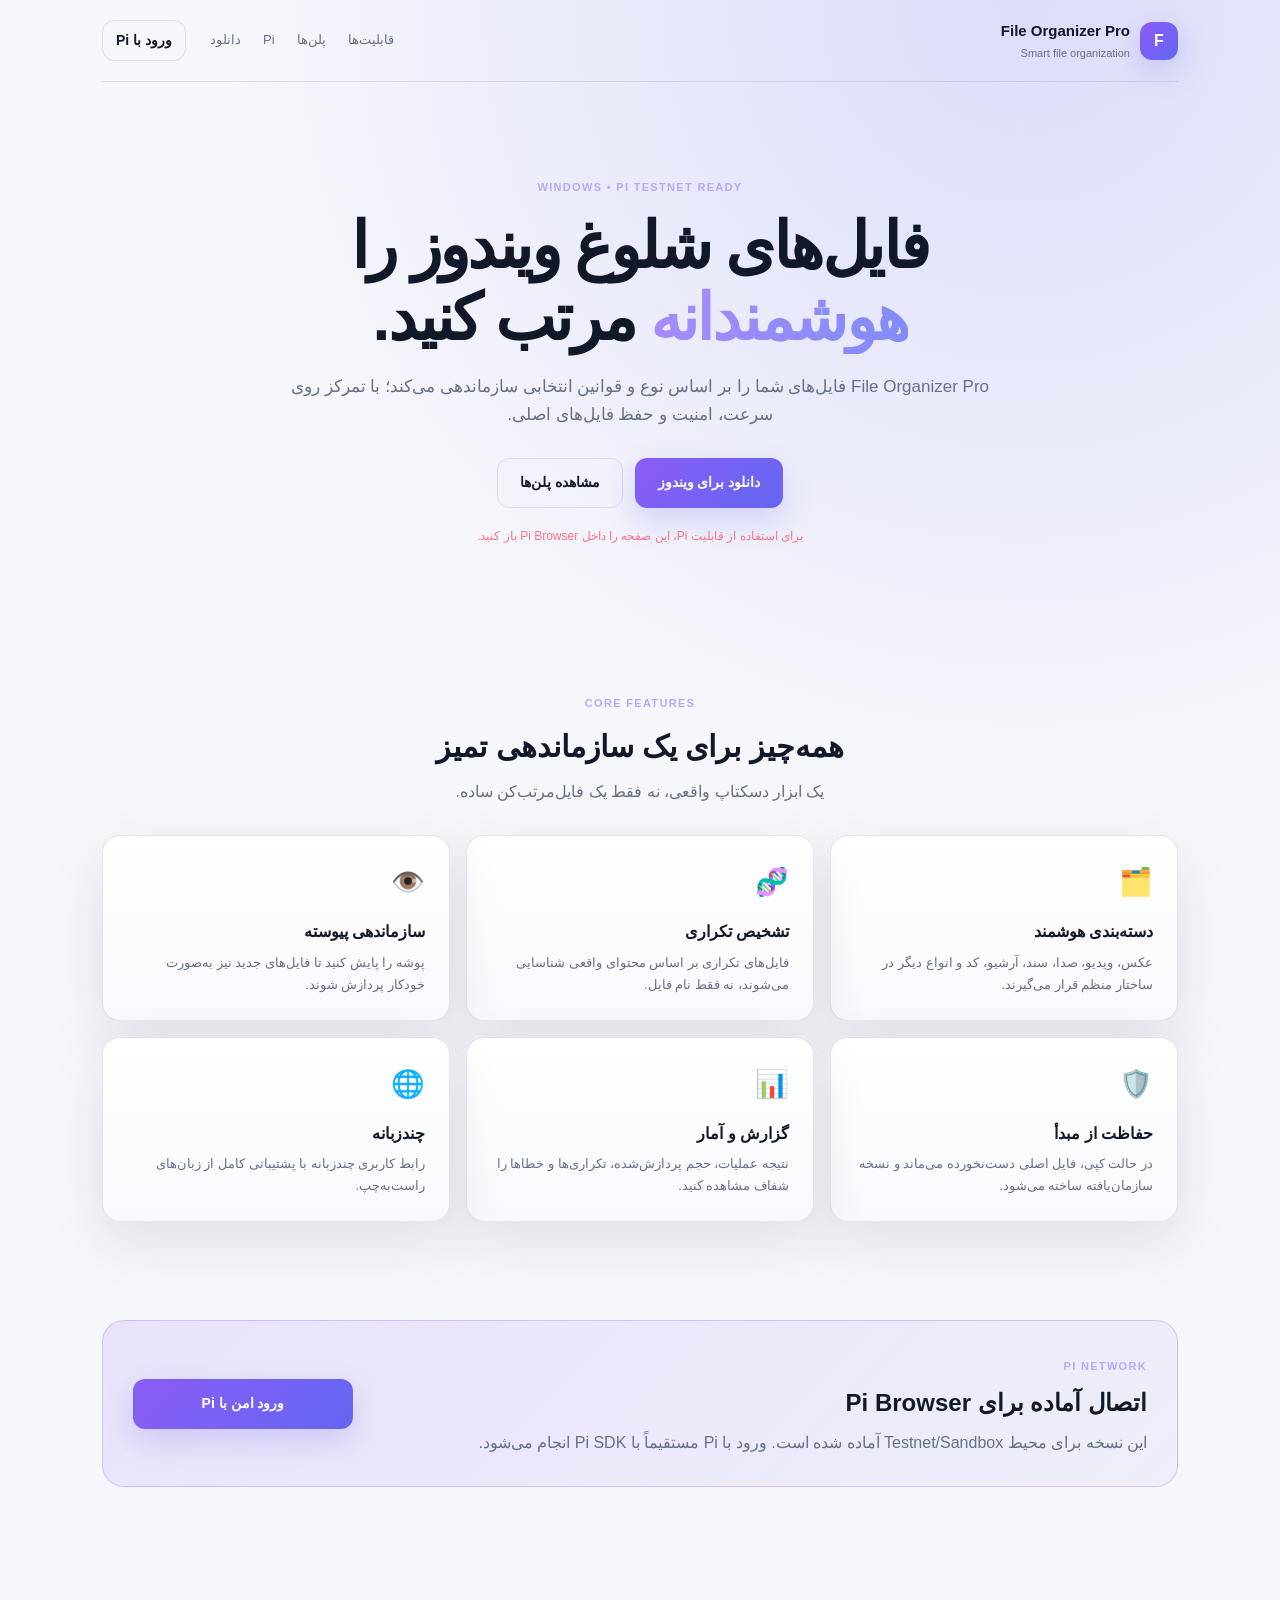
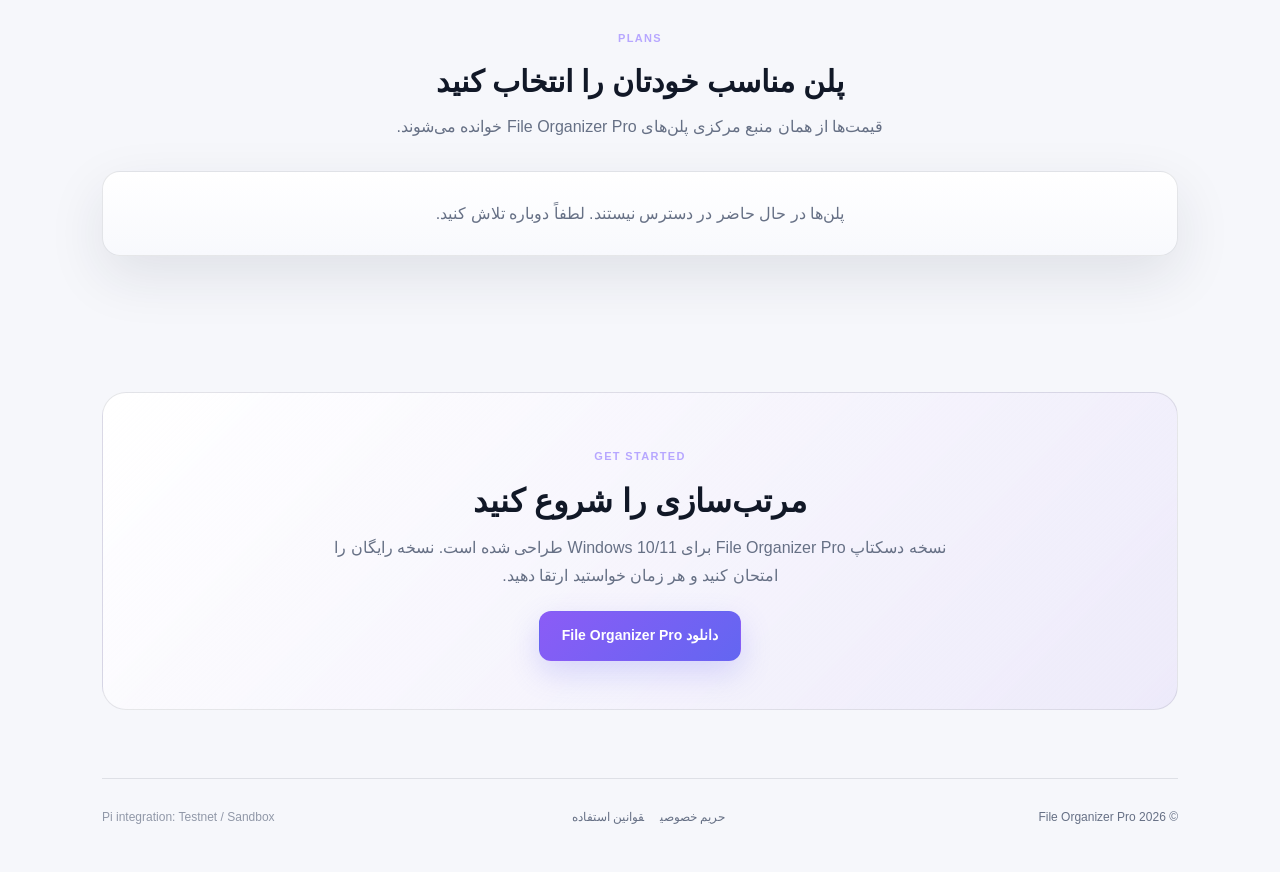
==== web/index.html @ 9bdc3c9e "Add Pi Testnet frontend" ====
<!DOCTYPE html>
<html lang="fa" dir="rtl">
<head>
<meta charset="UTF-8" />
<meta name="viewport" content="width=device-width, initial-scale=1.0" />
<meta name="theme-color" content="#111827" />
<title>File Organizer Pro — سازماندهی هوشمند فایل‌ها</title>
<meta name="description" content="سازماندهی هوشمند فایل‌های ویندوز با کپی امن، تشخیص تکراری و سازماندهی پیوسته." />
<link rel="stylesheet" href="assets/style.css" />
<script src="https://sdk.minepi.com/pi-sdk.js"></script>
<script src="config.js"></script>
</head>
<body>
<div class="page-shell">
  <header class="site-header">
    <a class="brand" href="#" aria-label="File Organizer Pro">
      <span class="brand-mark">F</span>
      <span>
        <strong>File Organizer Pro</strong>
        <small>Smart file organization</small>
      </span>
    </a>
    <nav class="site-nav" aria-label="ناوبری">
      <a href="#features">قابلیت‌ها</a>
      <a href="#pricing">پلن‌ها</a>
      <a href="#pi">Pi</a>
      <a href="#download">دانلود</a>
    </nav>
    <button id="piAuthButton" class="btn btn-outline btn-small" type="button">ورود با Pi</button>
  </header>

  <main>
    <section class="hero">
      <div class="eyebrow">WINDOWS • PI TESTNET READY</div>
      <h1>فایل‌های شلوغ ویندوز را <span>هوشمندانه</span> مرتب کنید.</h1>
      <p>File Organizer Pro فایل‌های شما را بر اساس نوع و قوانین انتخابی سازماندهی می‌کند؛ با تمرکز روی سرعت، امنیت و حفظ فایل‌های اصلی.</p>
      <div class="btn-row">
        <a id="heroDownload" href="#download" class="btn btn-primary">دانلود برای ویندوز</a>
        <a href="#pricing" class="btn btn-outline">مشاهده پلن‌ها</a>
      </div>
      <div id="piStatus" class="pi-status" role="status" aria-live="polite">در حال آماده‌سازی اتصال Pi...</div>
    </section>

    <section id="features" class="section">
      <div class="section-heading">
        <span class="section-kicker">CORE FEATURES</span>
        <h2>همه‌چیز برای یک سازماندهی تمیز</h2>
        <p>یک ابزار دسکتاپ واقعی، نه فقط یک فایل‌مرتب‌کن ساده.</p>
      </div>
      <div class="feature-grid">
        <article class="card feature-card"><div class="icon">🗂️</div><h3>دسته‌بندی هوشمند</h3><p>عکس، ویدیو، صدا، سند، آرشیو، کد و انواع دیگر در ساختار منظم قرار می‌گیرند.</p></article>
        <article class="card feature-card"><div class="icon">🧬</div><h3>تشخیص تکراری</h3><p>فایل‌های تکراری بر اساس محتوای واقعی شناسایی می‌شوند، نه فقط نام فایل.</p></article>
        <article class="card feature-card"><div class="icon">👁️</div><h3>سازماندهی پیوسته</h3><p>پوشه را پایش کنید تا فایل‌های جدید نیز به‌صورت خودکار پردازش شوند.</p></article>
        <article class="card feature-card"><div class="icon">🛡️</div><h3>حفاظت از مبدأ</h3><p>در حالت کپی، فایل اصلی دست‌نخورده می‌ماند و نسخه سازمان‌یافته ساخته می‌شود.</p></article>
        <article class="card feature-card"><div class="icon">📊</div><h3>گزارش و آمار</h3><p>نتیجه عملیات، حجم پردازش‌شده، تکراری‌ها و خطاها را شفاف مشاهده کنید.</p></article>
        <article class="card feature-card"><div class="icon">🌐</div><h3>چندزبانه</h3><p>رابط کاربری چندزبانه با پشتیبانی کامل از زبان‌های راست‌به‌چپ.</p></article>
      </div>
    </section>

    <section id="pi" class="section pi-section">
      <div class="pi-panel">
        <div>
          <span class="section-kicker">PI NETWORK</span>
          <h2>اتصال آماده برای Pi Browser</h2>
          <p id="piDescription">این نسخه برای محیط Testnet/Sandbox آماده شده است. ورود با Pi مستقیماً با Pi SDK انجام می‌شود.</p>
        </div>
        <div class="pi-actions">
          <div id="piUser" class="pi-user hidden"></div>
          <button id="piAuthButtonSecondary" class="btn btn-primary" type="button">ورود امن با Pi</button>
        </div>
      </div>
    </section>

    <section id="pricing" class="section">
      <div class="section-heading">
        <span class="section-kicker">PLANS</span>
        <h2>پلن مناسب خودتان را انتخاب کنید</h2>
        <p>قیمت‌ها از همان منبع مرکزی پلن‌های File Organizer Pro خوانده می‌شوند.</p>
      </div>
      <div class="plan-grid" id="pricingGrid">
        <div class="card loading-card">در حال دریافت پلن‌ها...</div>
      </div>
    </section>

    <section id="download" class="section download-section">
      <div class="download-card">
        <span class="section-kicker">GET STARTED</span>
        <h2>مرتب‌سازی را شروع کنید</h2>
        <p>نسخه دسکتاپ File Organizer Pro برای Windows 10/11 طراحی شده است. نسخه رایگان را امتحان کنید و هر زمان خواستید ارتقا دهید.</p>
        <a id="downloadButton" href="#" class="btn btn-primary">دانلود File Organizer Pro</a>
      </div>
    </section>
  </main>

  <footer>
    <div>© <span id="year"></span> File Organizer Pro</div>
    <div><a href="privacy.html">حریم خصوصی</a><a href="terms.html">قوانین استفاده</a></div>
    <div class="footer-note">Pi integration: Testnet / Sandbox</div>
  </footer>
</div>
<script src="app.js"></script>
</body>
</html>
---- web/assets/style.css ----
:root {
  --bg: #0b1020;
  --surface: #121a2b;
  --surface-2: #182238;
  --text: #f8fafc;
  --muted: #aeb8ca;
  --border: rgba(255,255,255,.10);
  --accent: #8b5cf6;
  --accent-2: #6366f1;
  --good: #34d399;
  --bad: #fb7185;
  --shadow: 0 24px 70px rgba(0,0,0,.25);
}
@media (prefers-color-scheme: light) {
  :root { --bg:#f6f7fb; --surface:#fff; --surface-2:#f8f9fd; --text:#111827; --muted:#667085; --border:rgba(17,24,39,.10); --shadow:0 20px 55px rgba(31,41,55,.10); }
}
* { box-sizing:border-box; }
html { scroll-behavior:smooth; }
body { margin:0; font-family:"Segoe UI",Tahoma,Arial,sans-serif; background:radial-gradient(circle at 80% 0%,rgba(99,102,241,.18),transparent 30%),var(--bg); color:var(--text); line-height:1.7; }
a { color:inherit; text-decoration:none; }
button,a { font:inherit; }
button { cursor:pointer; }
.page-shell { max-width:1120px; margin:auto; padding:0 22px; }
.site-header { min-height:82px; display:flex; align-items:center; gap:24px; border-bottom:1px solid var(--border); }
.brand { display:flex; align-items:center; gap:10px; margin-inline-end:auto; }
.brand-mark { width:38px; height:38px; border-radius:12px; display:grid; place-items:center; font-weight:900; color:#fff; background:linear-gradient(135deg,var(--accent),var(--accent-2)); box-shadow:0 10px 30px rgba(99,102,241,.25); }
.brand strong,.brand small { display:block; }
.brand strong { font-size:15px; }
.brand small { color:var(--muted); font-size:11px; }
.site-nav { display:flex; gap:22px; color:var(--muted); font-size:13px; }
.site-nav a:hover { color:var(--text); }
.hero { text-align:center; padding:90px 0 70px; }
.eyebrow,.section-kicker { display:inline-block; color:#b7a7ff; font-size:11px; font-weight:800; letter-spacing:.12em; }
.hero h1 { max-width:850px; margin:12px auto 18px; font-size:clamp(36px,6vw,64px); line-height:1.12; letter-spacing:-.04em; }
.hero h1 span { background:linear-gradient(90deg,#a78bfa,#818cf8); -webkit-background-clip:text; background-clip:text; color:transparent; }
.hero p { max-width:700px; margin:0 auto 28px; color:var(--muted); font-size:17px; }
.btn-row { display:flex; justify-content:center; gap:12px; flex-wrap:wrap; }
.btn { border:1px solid transparent; border-radius:12px; padding:12px 22px; font-weight:750; font-size:14px; transition:.18s ease; display:inline-flex; justify-content:center; align-items:center; }
.btn:hover { transform:translateY(-1px); }
.btn:disabled { opacity:.55; cursor:not-allowed; transform:none; }
.btn-primary { color:#fff; background:linear-gradient(135deg,var(--accent),var(--accent-2)); box-shadow:0 12px 30px rgba(99,102,241,.22); }
.btn-outline { color:var(--text); background:transparent; border-color:var(--border); }
.btn-small { padding:8px 13px; }
.btn.connected { border-color:rgba(52,211,153,.35); color:var(--good); }
.pi-status { min-height:24px; margin-top:18px; color:var(--good); font-size:12px; }
.pi-status.error { color:var(--bad); }
.section { padding:68px 0; }
.section-heading { text-align:center; margin-bottom:30px; }
.section-heading h2 { margin:6px 0; font-size:30px; }
.section-heading p { color:var(--muted); margin:0; }
.feature-grid,.plan-grid { display:grid; grid-template-columns:repeat(3,1fr); gap:16px; }
.card { background:linear-gradient(180deg,var(--surface),var(--surface-2)); border:1px solid var(--border); border-radius:18px; box-shadow:var(--shadow); }
.feature-card { padding:24px; }
.feature-card .icon { font-size:27px; margin-bottom:12px; }
.feature-card h3 { margin:0 0 6px; font-size:16px; }
.feature-card p { margin:0; color:var(--muted); font-size:13px; }
.pi-section { padding-top:30px; }
.pi-panel { display:flex; justify-content:space-between; align-items:center; gap:24px; padding:30px; border:1px solid rgba(139,92,246,.30); border-radius:22px; background:linear-gradient(135deg,rgba(139,92,246,.13),rgba(99,102,241,.05)); }
.pi-panel h2 { margin:5px 0; }
.pi-panel p { color:var(--muted); margin:0; }
.pi-actions { min-width:220px; display:grid; gap:10px; text-align:center; }
.pi-user { padding:8px 12px; border-radius:10px; background:rgba(52,211,153,.10); color:var(--good); font-size:12px; }
.hidden { display:none; }
.plan-card { position:relative; text-align:center; padding:26px 20px; }
.plan-card .badge { position:absolute; top:-10px; inset-inline-start:50%; transform:translateX(50%); background:var(--accent); color:#fff; border-radius:999px; padding:3px 10px; font-size:10px; }
.plan-card h3 { margin:4px 0 12px; font-size:18px; }
.plan-price { font-size:34px; font-weight:900; }
.plan-price small { font-size:12px; color:var(--muted); font-weight:500; }
.plan-limit { color:var(--muted); font-size:12px; margin:8px 0 0; }
.loading-card { grid-column:1/-1; padding:28px; text-align:center; color:var(--muted); }
.download-card { text-align:center; padding:48px 24px; border-radius:24px; border:1px solid var(--border); background:linear-gradient(135deg,var(--surface),rgba(139,92,246,.08)); }
.download-card h2 { font-size:32px; margin:6px 0; }
.download-card p { max-width:650px; margin:0 auto 22px; color:var(--muted); }
footer { padding:28px 0 45px; border-top:1px solid var(--border); display:flex; justify-content:space-between; gap:16px; flex-wrap:wrap; color:var(--muted); font-size:12px; }
footer a { margin-inline-start:16px; }
.footer-note { opacity:.7; }
@media (max-width:800px) {
  .site-nav { display:none; }
  .feature-grid,.plan-grid { grid-template-columns:1fr 1fr; }
  .pi-panel { flex-direction:column; align-items:stretch; }
  .pi-actions { width:100%; }
}
@media (max-width:520px) {
  .page-shell { padding:0 14px; }
  .hero { padding:62px 0 45px; }
  .hero h1 { font-size:38px; }
  .feature-grid,.plan-grid { grid-template-columns:1fr; }
  .site-header { gap:10px; }
  .brand small { display:none; }
  .btn-small { font-size:11px; padding:7px 10px; }
  footer { flex-direction:column; }
}
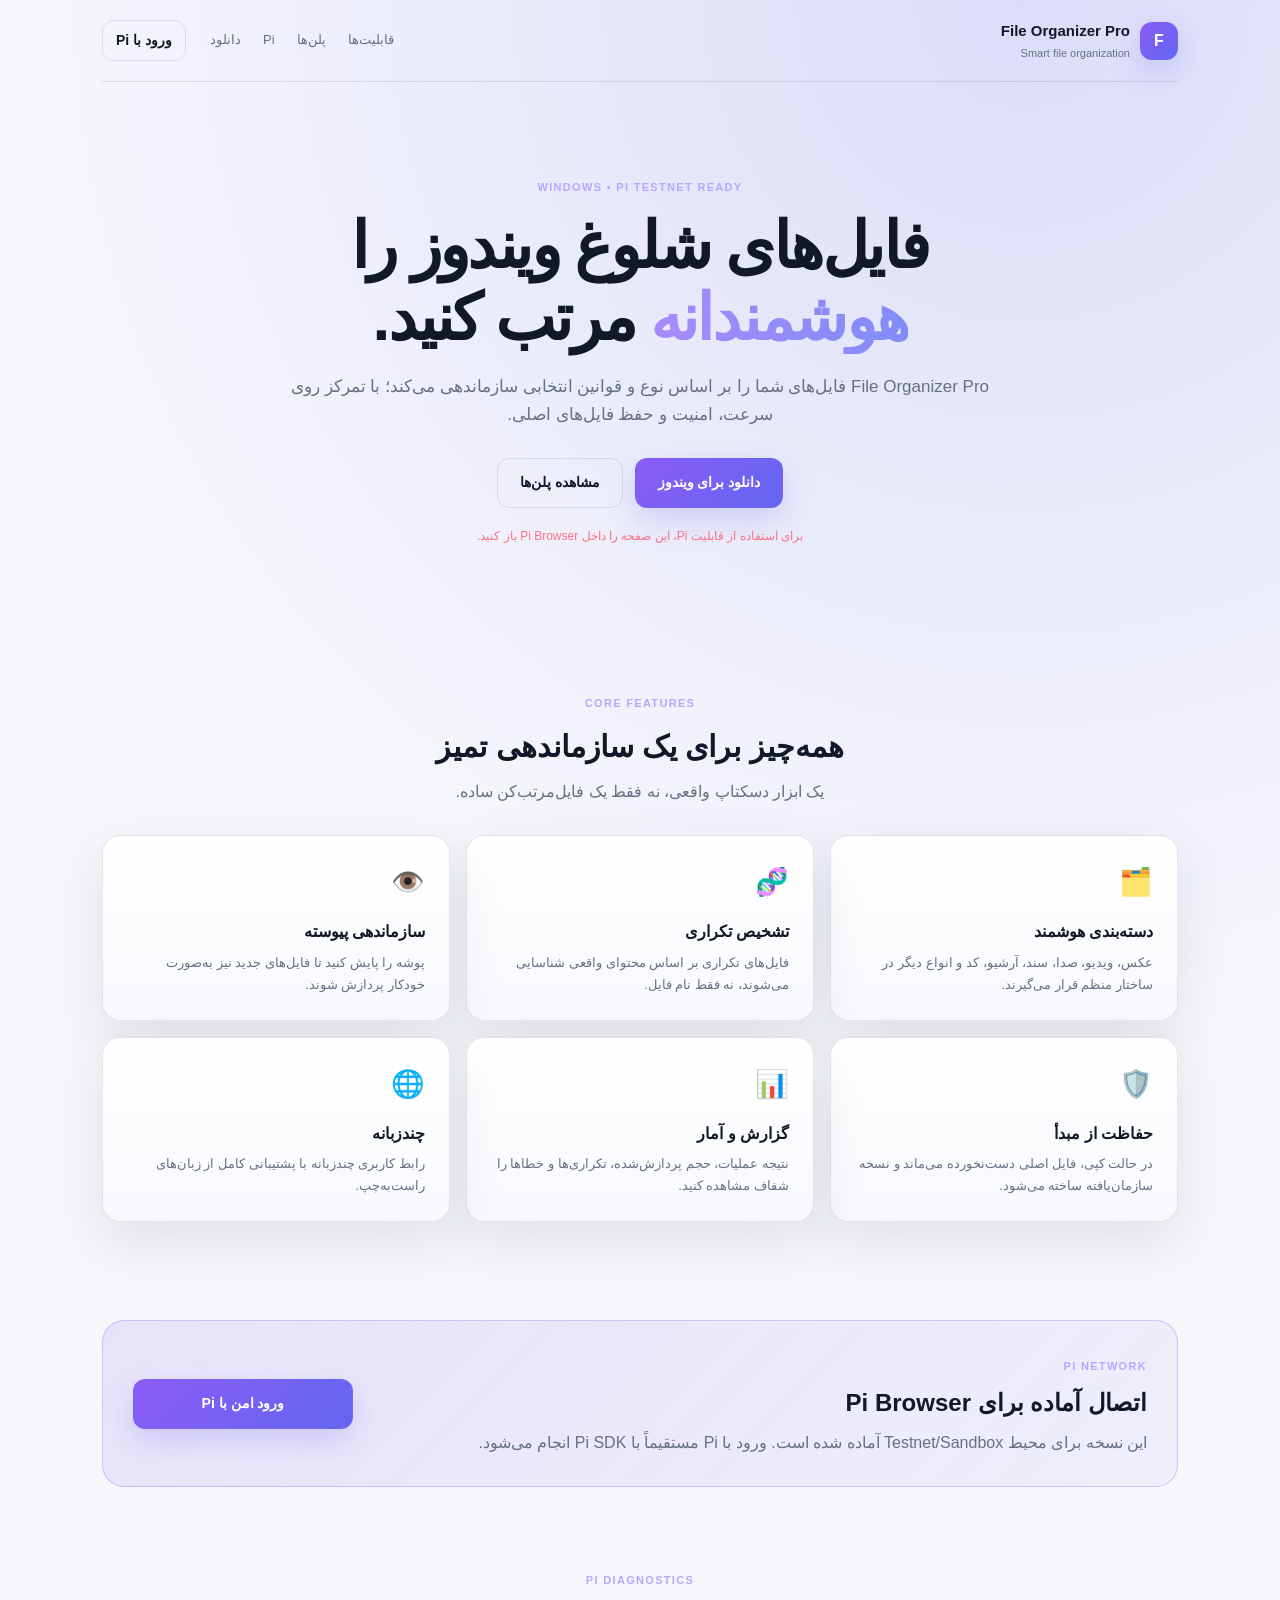
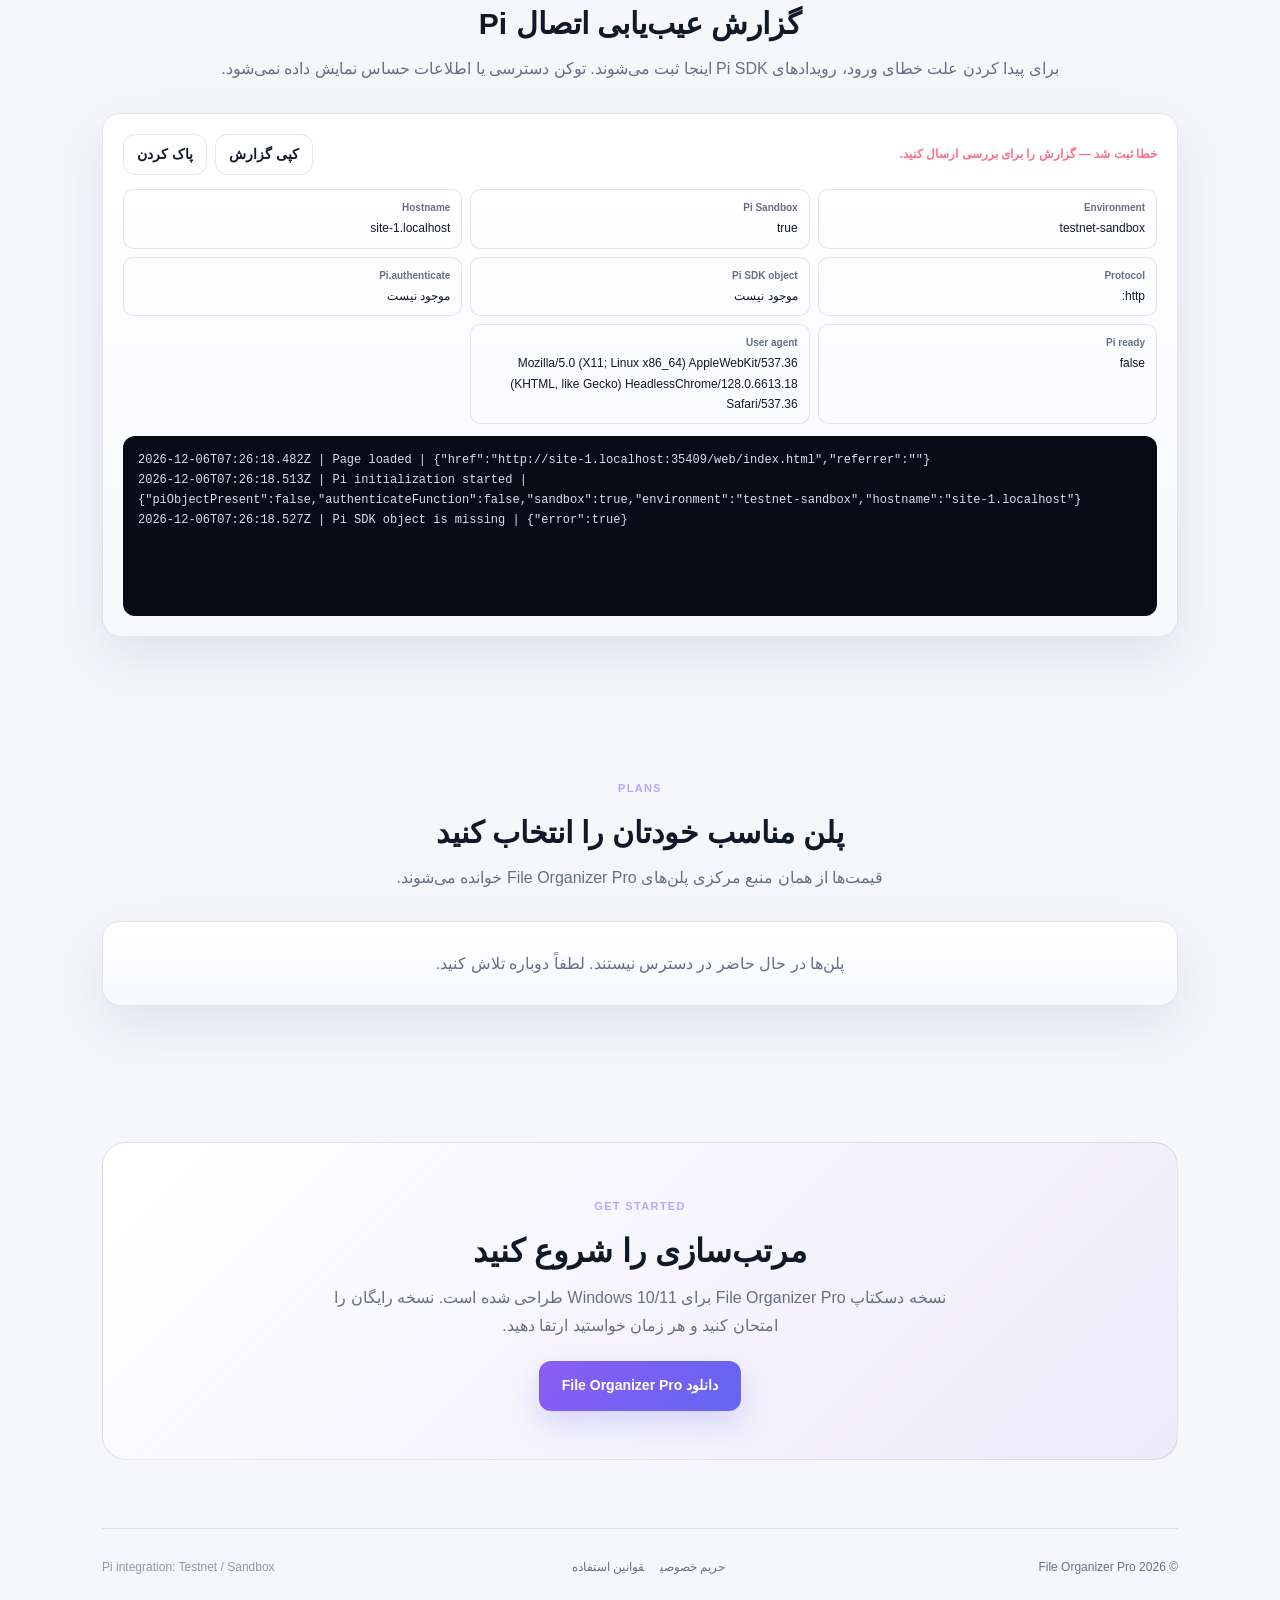
==== commit 66e89e93: "Add Pi authentication diagnostics" ====
--- a/web/index.html
+++ b/web/index.html
@@ -71,6 +71,25 @@
       </div>
     </section>
 
+    <section id="piDebug" class="section pi-debug-section">
+      <div class="section-heading">
+        <span class="section-kicker">PI DIAGNOSTICS</span>
+        <h2>گزارش عیب‌یابی اتصال Pi</h2>
+        <p>برای پیدا کردن علت خطای ورود، رویدادهای Pi SDK اینجا ثبت می‌شوند. توکن دسترسی یا اطلاعات حساس نمایش داده نمی‌شود.</p>
+      </div>
+      <div class="pi-debug-card card">
+        <div class="pi-debug-toolbar">
+          <span id="piDebugState" class="pi-debug-state">در حال جمع‌آوری اطلاعات...</span>
+          <div class="pi-debug-actions">
+            <button id="piDebugCopy" class="btn btn-outline btn-small" type="button">کپی گزارش</button>
+            <button id="piDebugClear" class="btn btn-outline btn-small" type="button">پاک کردن</button>
+          </div>
+        </div>
+        <div id="piDebugMeta" class="pi-debug-meta"></div>
+        <pre id="piDebugLog" class="pi-debug-log" aria-live="polite"></pre>
+      </div>
+    </section>
+
     <section id="pricing" class="section">
       <div class="section-heading">
         <span class="section-kicker">PLANS</span>
--- a/web/assets/style.css
+++ b/web/assets/style.css
@@ -61,6 +61,18 @@
 .pi-actions { min-width:220px; display:grid; gap:10px; text-align:center; }
 .pi-user { padding:8px 12px; border-radius:10px; background:rgba(52,211,153,.10); color:var(--good); font-size:12px; }
 .hidden { display:none; }
+.pi-debug-section { padding-top:10px; }
+.pi-debug-card { padding:20px; }
+.pi-debug-toolbar { display:flex; align-items:center; justify-content:space-between; gap:14px; flex-wrap:wrap; margin-bottom:14px; }
+.pi-debug-state { color:var(--good); font-size:12px; font-weight:750; }
+.pi-debug-state.error { color:var(--bad); }
+.pi-debug-actions { display:flex; gap:8px; flex-wrap:wrap; }
+.pi-debug-meta { display:grid; grid-template-columns:repeat(3,minmax(0,1fr)); gap:8px; margin-bottom:12px; }
+.pi-debug-meta-item { padding:9px 11px; border:1px solid var(--border); border-radius:10px; background:rgba(255,255,255,.025); }
+.pi-debug-meta-item strong,.pi-debug-meta-item span { display:block; }
+.pi-debug-meta-item strong { color:var(--muted); font-size:10px; margin-bottom:2px; }
+.pi-debug-meta-item span { font-size:12px; overflow-wrap:anywhere; }
+.pi-debug-log { margin:0; min-height:180px; max-height:360px; overflow:auto; padding:14px; border-radius:12px; background:#070b15; border:1px solid var(--border); color:#d7def0; direction:ltr; text-align:left; white-space:pre-wrap; word-break:break-word; font:12px/1.65 Consolas,"Courier New",monospace; }
 .plan-card { position:relative; text-align:center; padding:26px 20px; }
 .plan-card .badge { position:absolute; top:-10px; inset-inline-start:50%; transform:translateX(50%); background:var(--accent); color:#fff; border-radius:999px; padding:3px 10px; font-size:10px; }
 .plan-card h3 { margin:4px 0 12px; font-size:18px; }
@@ -79,6 +91,7 @@
   .feature-grid,.plan-grid { grid-template-columns:1fr 1fr; }
   .pi-panel { flex-direction:column; align-items:stretch; }
   .pi-actions { width:100%; }
+  .pi-debug-meta { grid-template-columns:1fr 1fr; }
 }
 @media (max-width:520px) {
   .page-shell { padding:0 14px; }
@@ -89,4 +102,5 @@
   .brand small { display:none; }
   .btn-small { font-size:11px; padding:7px 10px; }
   footer { flex-direction:column; }
+  .pi-debug-meta { grid-template-columns:1fr; }
 }
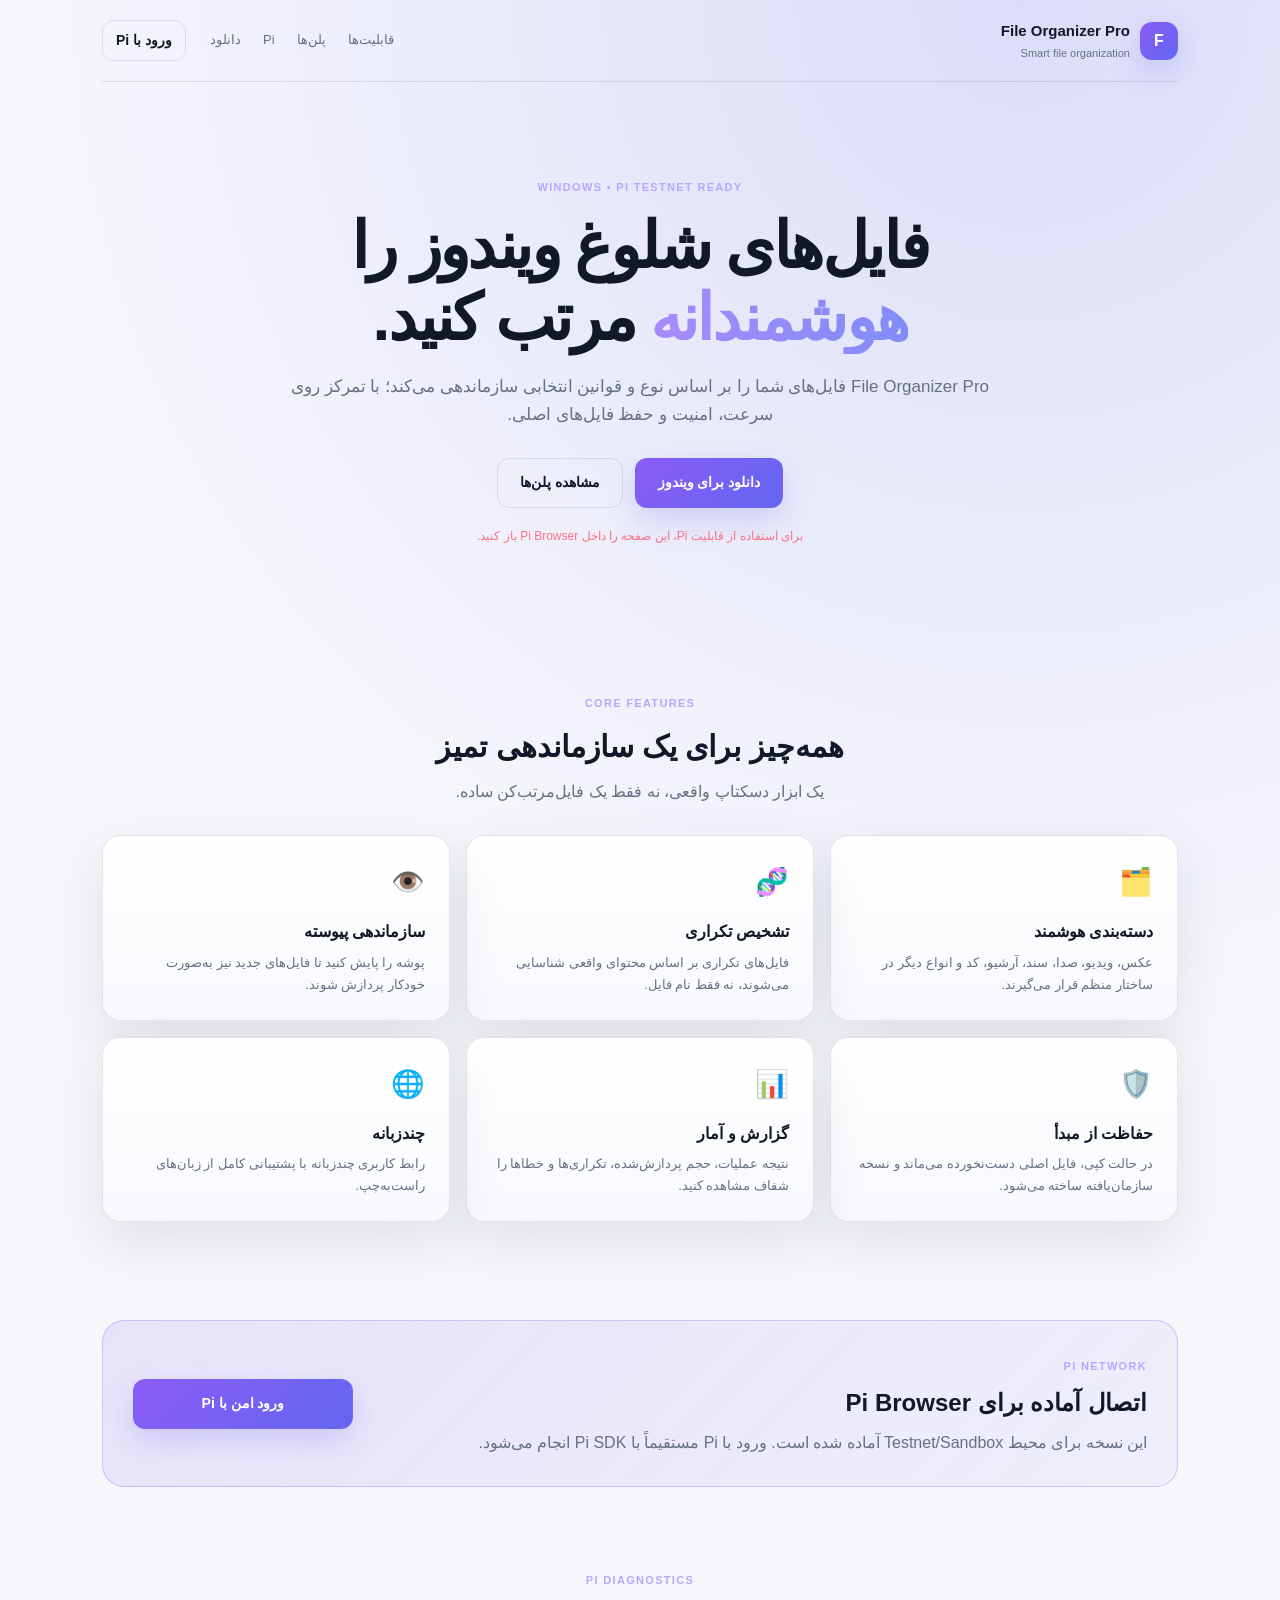
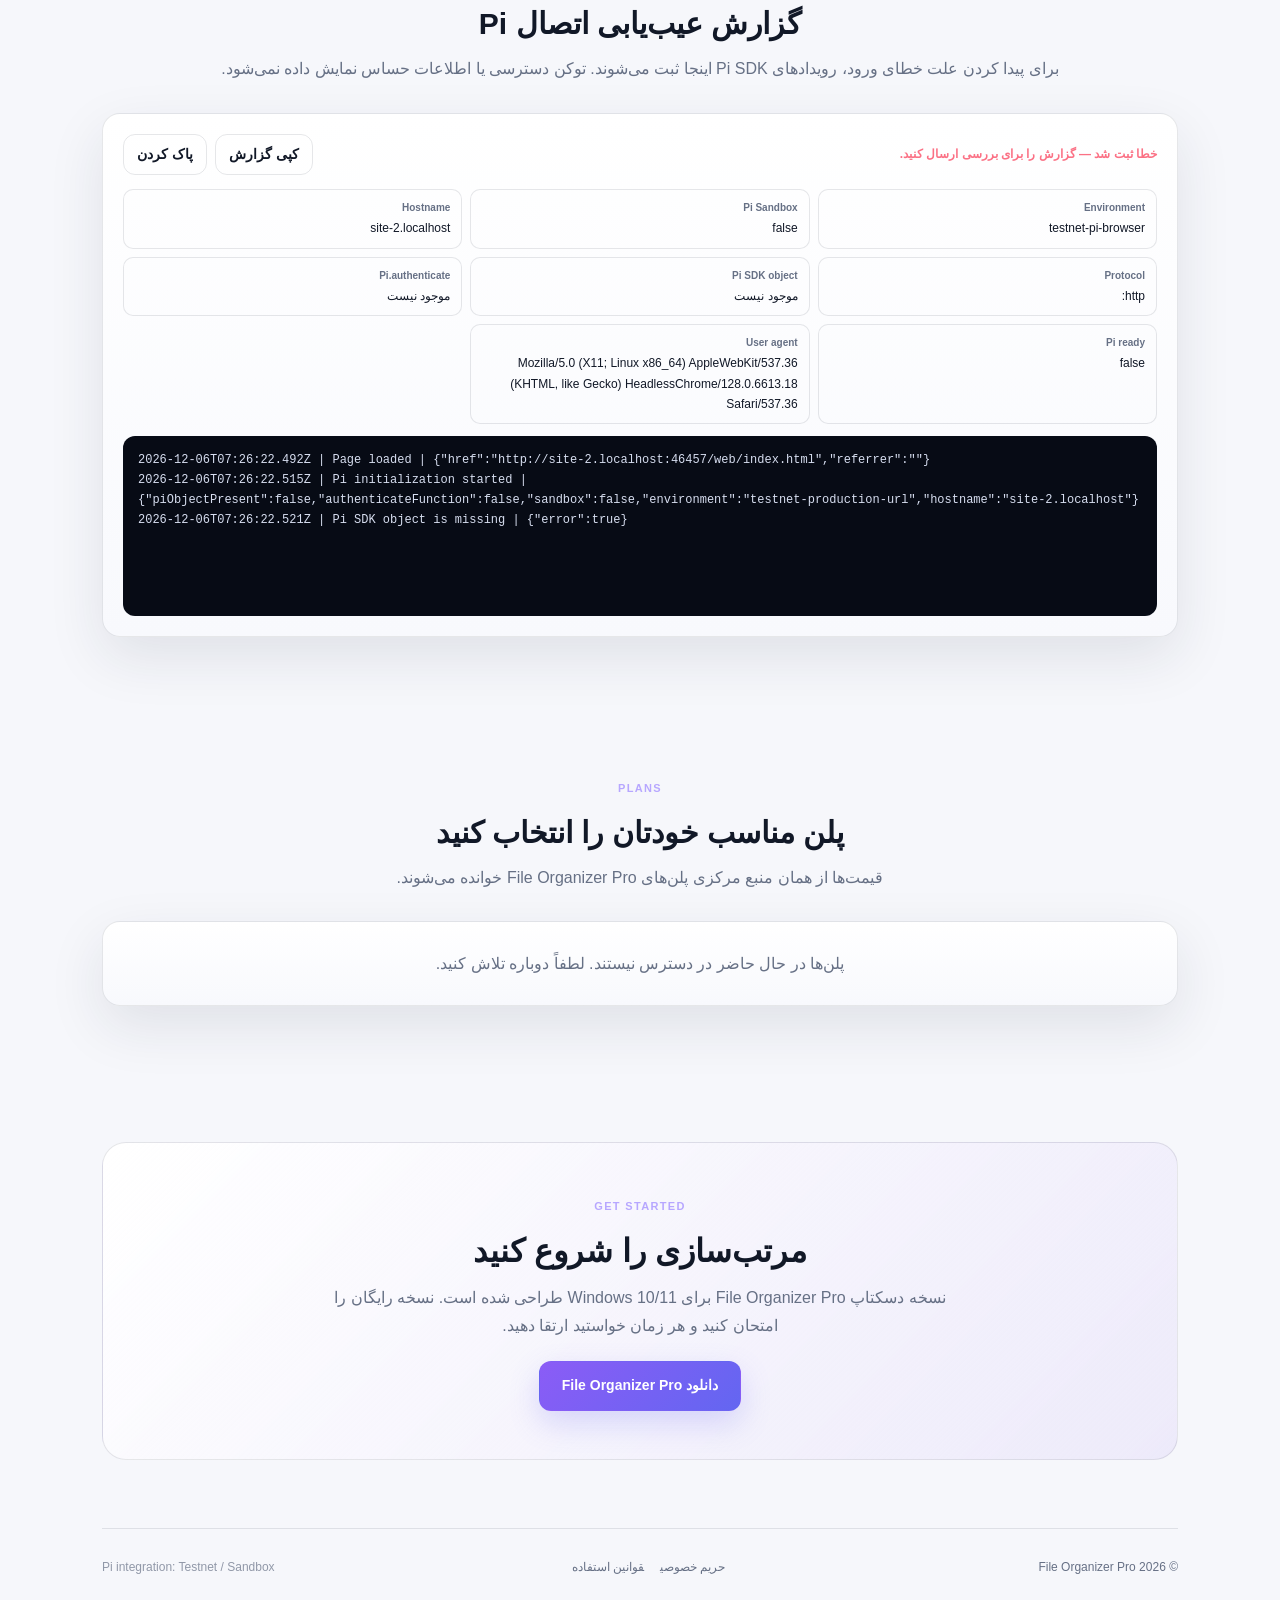
==== commit 86dedb2b: "Align hosted Pi checkout with current payment backend" ====
--- a/web/index.html
+++ b/web/index.html
@@ -1,6 +1,12 @@
 <!DOCTYPE html>
 <html lang="fa" dir="rtl">
 <head>
+  <meta name="referrer" content="no-referrer">
+  <script>
+    // Preserve older root checkout links without sending capabilities to external hosts.
+    const checkoutToken = new URLSearchParams(location.search).get('token');
+    if (checkoutToken) location.replace('checkout.html?token=' + encodeURIComponent(checkoutToken));
+  </script>
 <meta charset="UTF-8" />
 <meta name="viewport" content="width=device-width, initial-scale=1.0" />
 <meta name="theme-color" content="#111827" />
@@ -8,7 +14,7 @@
 <meta name="description" content="سازماندهی هوشمند فایل‌های ویندوز با کپی امن، تشخیص تکراری و سازماندهی پیوسته." />
 <link rel="stylesheet" href="assets/style.css" />
 <script src="https://sdk.minepi.com/pi-sdk.js"></script>
-<script src="config.js"></script>
+<script src="config.js?v=20261022"></script>
 </head>
 <body>
 <div class="page-shell">
--- a/web/assets/style.css
+++ b/web/assets/style.css
@@ -73,7 +73,10 @@
 .pi-debug-meta-item strong { color:var(--muted); font-size:10px; margin-bottom:2px; }
 .pi-debug-meta-item span { font-size:12px; overflow-wrap:anywhere; }
 .pi-debug-log { margin:0; min-height:180px; max-height:360px; overflow:auto; padding:14px; border-radius:12px; background:#070b15; border:1px solid var(--border); color:#d7def0; direction:ltr; text-align:left; white-space:pre-wrap; word-break:break-word; font:12px/1.65 Consolas,"Courier New",monospace; }
-.plan-card { position:relative; text-align:center; padding:26px 20px; }
+.plan-card { position:relative; text-align:center; padding:26px 20px; transition:.18s ease; }
+.plan-card:hover { transform:translateY(-2px); border-color:rgba(139,92,246,.38); }
+.plan-card.is-selected { border-color:rgba(139,92,246,.72); box-shadow:0 20px 55px rgba(99,102,241,.16); }
+.plan-select-button { width:100%; margin-top:18px; }
 .plan-card .badge { position:absolute; top:-10px; inset-inline-start:50%; transform:translateX(50%); background:var(--accent); color:#fff; border-radius:999px; padding:3px 10px; font-size:10px; }
 .plan-card h3 { margin:4px 0 12px; font-size:18px; }
 .plan-price { font-size:34px; font-weight:900; }
